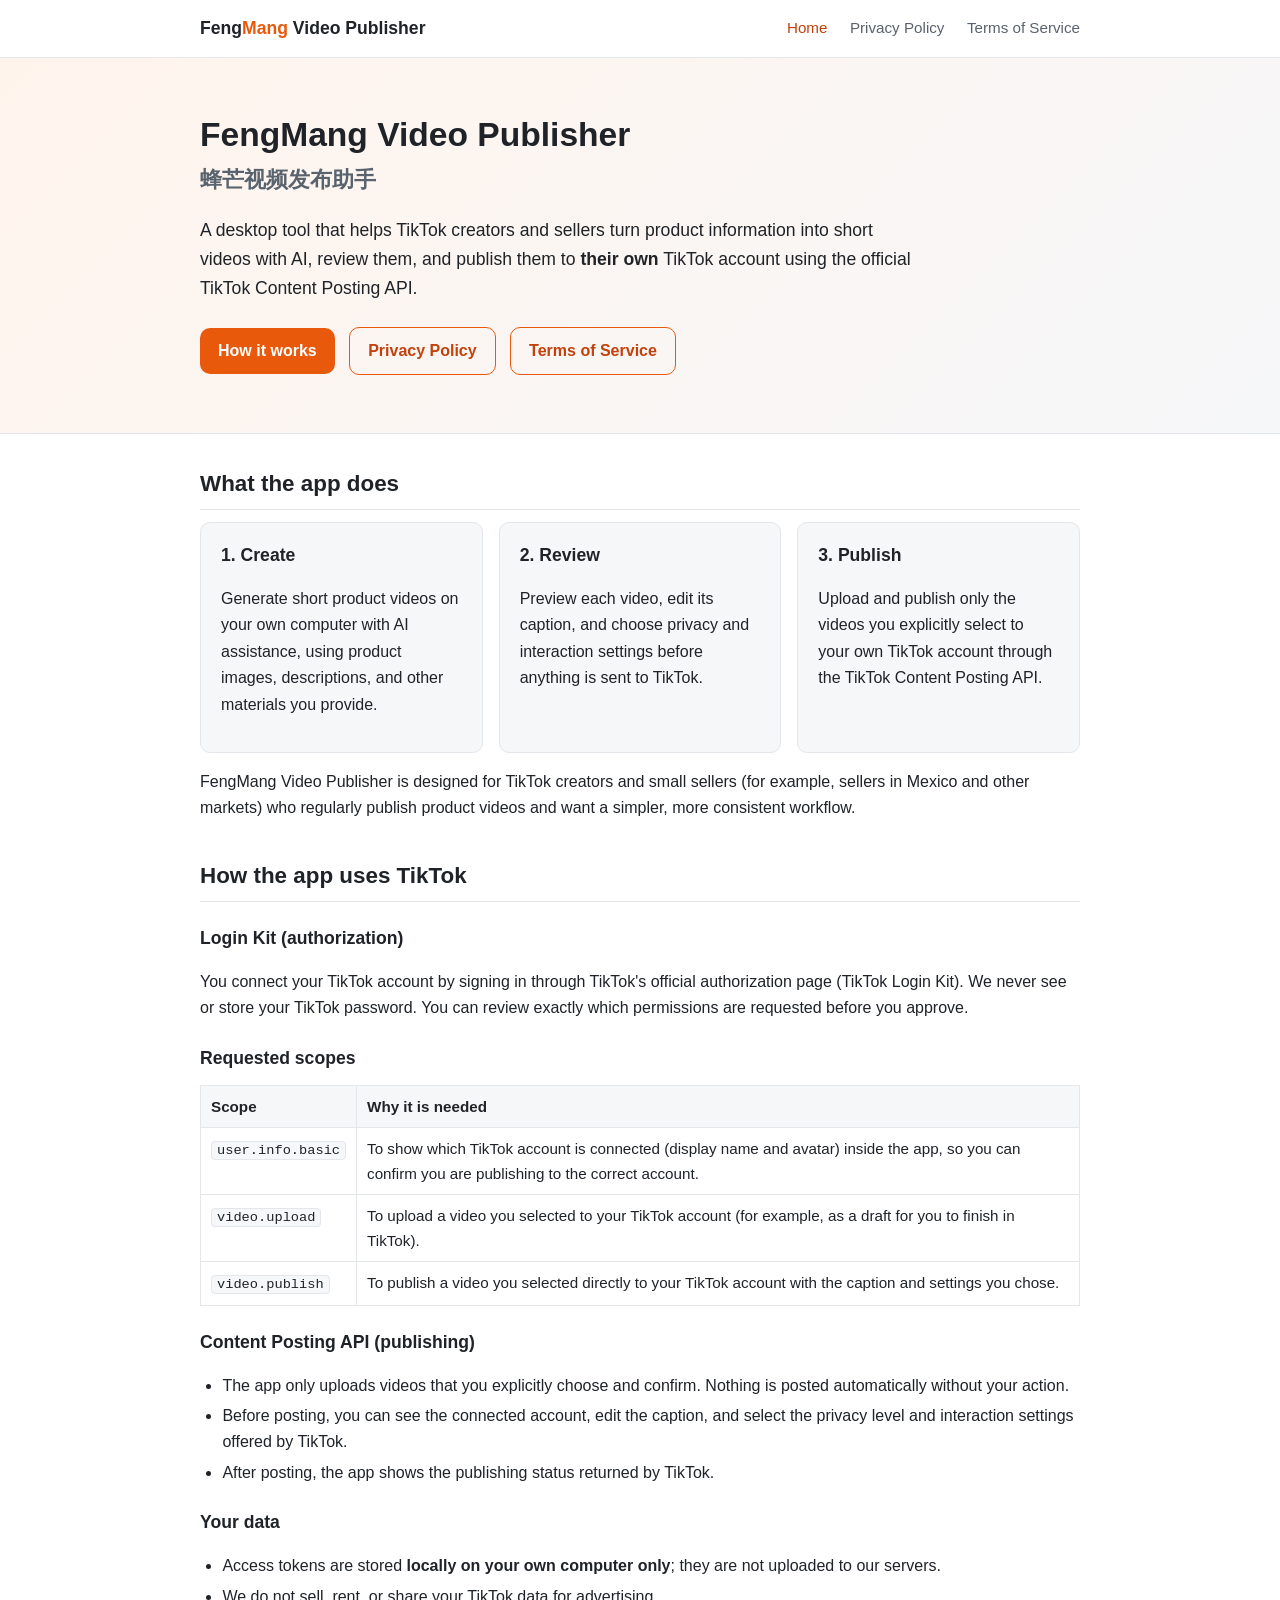
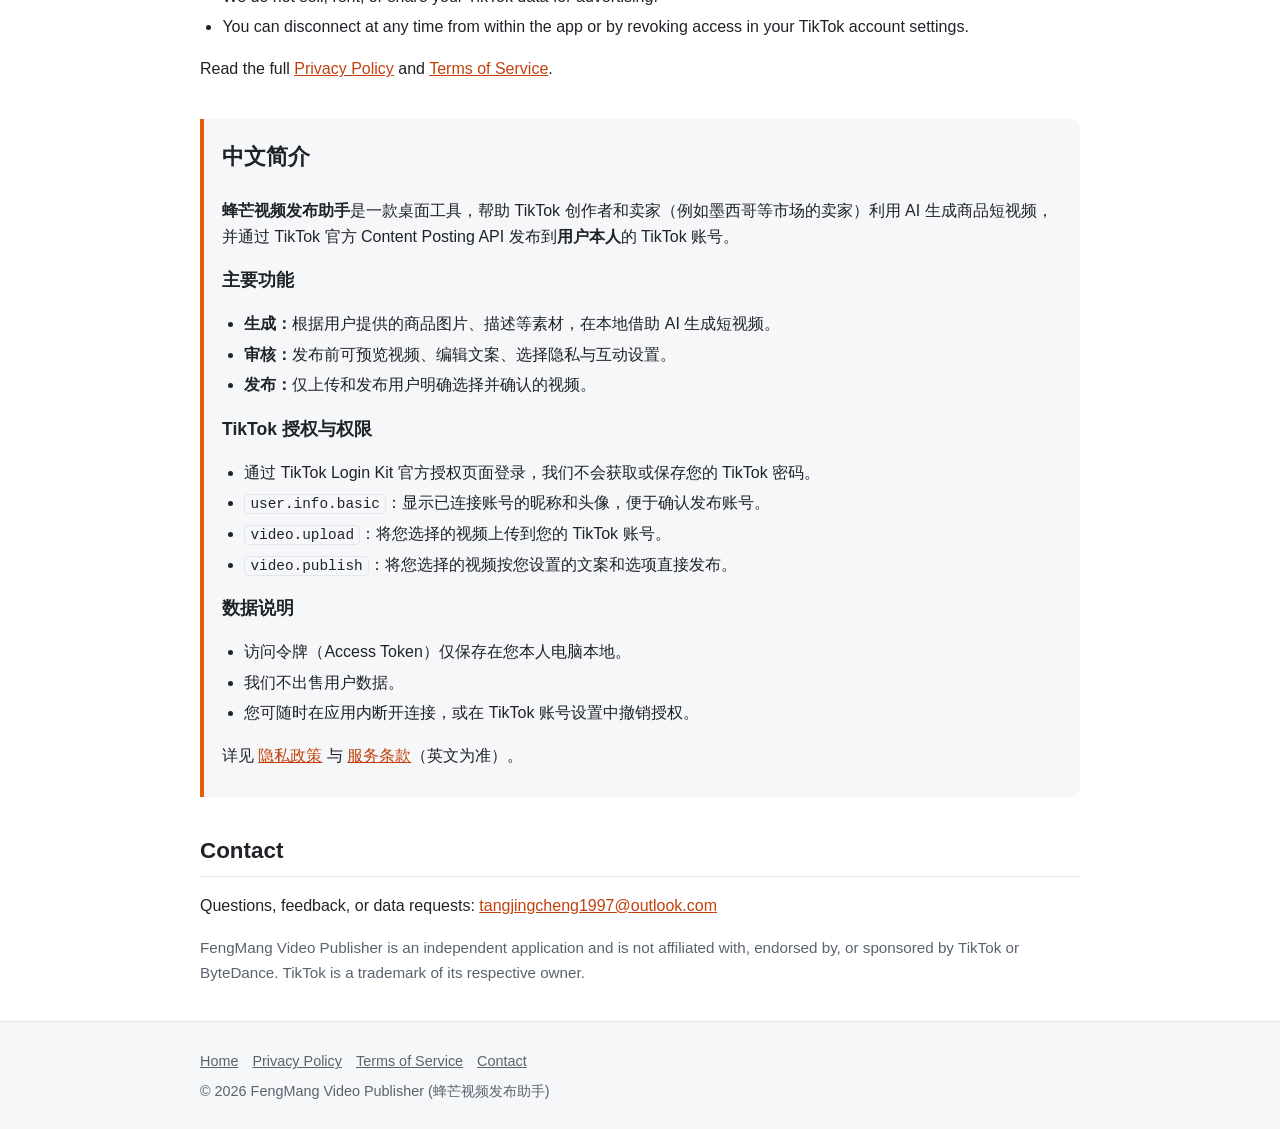
==== index.html @ cdba8553 "Add files via upload" ====
<!DOCTYPE html>
<html lang="en">
<head>
  <meta charset="utf-8">
  <meta name="viewport" content="width=device-width, initial-scale=1">
  <title>FengMang Video Publisher | 蜂芒视频发布助手</title>
  <meta name="description" content="FengMang Video Publisher (蜂芒视频发布助手) is a desktop tool that helps its user create short product videos with AI and publish them to their own TikTok account using the TikTok Content Posting API.">
  <link rel="stylesheet" href="style.css">
</head>
<body>
  <header class="site-header">
    <div class="container">
      <a class="brand" href="index.html">Feng<span>Mang</span> Video Publisher</a>
      <nav class="site-nav" aria-label="Main navigation">
        <a href="index.html" aria-current="page">Home</a>
        <a href="privacy.html">Privacy Policy</a>
        <a href="terms.html">Terms of Service</a>
      </nav>
    </div>
  </header>

  <div class="hero">
    <div class="container">
      <h1>FengMang Video Publisher</h1>
      <p class="zh-title" lang="zh-CN">蜂芒视频发布助手</p>
      <p class="lead">A desktop tool that helps TikTok creators and sellers turn product information into short videos with AI, review them, and publish them to <strong>their own</strong> TikTok account using the official TikTok Content Posting API.</p>
      <a class="btn" href="#how-it-works">How it works</a>
      <a class="btn secondary" href="privacy.html">Privacy Policy</a>
      <a class="btn secondary" href="terms.html">Terms of Service</a>
    </div>
  </div>

  <main class="container">
    <section id="about">
      <h2>What the app does</h2>
      <div class="grid">
        <div class="card">
          <h3>1. Create</h3>
          <p>Generate short product videos on your own computer with AI assistance, using product images, descriptions, and other materials you provide.</p>
        </div>
        <div class="card">
          <h3>2. Review</h3>
          <p>Preview each video, edit its caption, and choose privacy and interaction settings before anything is sent to TikTok.</p>
        </div>
        <div class="card">
          <h3>3. Publish</h3>
          <p>Upload and publish only the videos you explicitly select to your own TikTok account through the TikTok Content Posting API.</p>
        </div>
      </div>
      <p>FengMang Video Publisher is designed for TikTok creators and small sellers (for example, sellers in Mexico and other markets) who regularly publish product videos and want a simpler, more consistent workflow.</p>
    </section>

    <section id="how-it-works">
      <h2>How the app uses TikTok</h2>
      <h3>Login Kit (authorization)</h3>
      <p>You connect your TikTok account by signing in through TikTok's official authorization page (TikTok Login Kit). We never see or store your TikTok password. You can review exactly which permissions are requested before you approve.</p>

      <h3>Requested scopes</h3>
      <table>
        <thead>
          <tr><th>Scope</th><th>Why it is needed</th></tr>
        </thead>
        <tbody>
          <tr><td><code>user.info.basic</code></td><td>To show which TikTok account is connected (display name and avatar) inside the app, so you can confirm you are publishing to the correct account.</td></tr>
          <tr><td><code>video.upload</code></td><td>To upload a video you selected to your TikTok account (for example, as a draft for you to finish in TikTok).</td></tr>
          <tr><td><code>video.publish</code></td><td>To publish a video you selected directly to your TikTok account with the caption and settings you chose.</td></tr>
        </tbody>
      </table>

      <h3>Content Posting API (publishing)</h3>
      <ul>
        <li>The app only uploads videos that you explicitly choose and confirm. Nothing is posted automatically without your action.</li>
        <li>Before posting, you can see the connected account, edit the caption, and select the privacy level and interaction settings offered by TikTok.</li>
        <li>After posting, the app shows the publishing status returned by TikTok.</li>
      </ul>

      <h3>Your data</h3>
      <ul>
        <li>Access tokens are stored <strong>locally on your own computer only</strong>; they are not uploaded to our servers.</li>
        <li>We do not sell, rent, or share your TikTok data for advertising.</li>
        <li>You can disconnect at any time from within the app or by revoking access in your TikTok account settings.</li>
      </ul>
      <p>Read the full <a href="privacy.html">Privacy Policy</a> and <a href="terms.html">Terms of Service</a>.</p>
    </section>

    <section id="zh" lang="zh-CN">
      <div class="zh">
        <h2>中文简介</h2>
        <p><strong>蜂芒视频发布助手</strong>是一款桌面工具，帮助 TikTok 创作者和卖家（例如墨西哥等市场的卖家）利用 AI 生成商品短视频，并通过 TikTok 官方 Content Posting API 发布到<strong>用户本人</strong>的 TikTok 账号。</p>
        <h3>主要功能</h3>
        <ul>
          <li><strong>生成：</strong>根据用户提供的商品图片、描述等素材，在本地借助 AI 生成短视频。</li>
          <li><strong>审核：</strong>发布前可预览视频、编辑文案、选择隐私与互动设置。</li>
          <li><strong>发布：</strong>仅上传和发布用户明确选择并确认的视频。</li>
        </ul>
        <h3>TikTok 授权与权限</h3>
        <ul>
          <li>通过 TikTok Login Kit 官方授权页面登录，我们不会获取或保存您的 TikTok 密码。</li>
          <li><code>user.info.basic</code>：显示已连接账号的昵称和头像，便于确认发布账号。</li>
          <li><code>video.upload</code>：将您选择的视频上传到您的 TikTok 账号。</li>
          <li><code>video.publish</code>：将您选择的视频按您设置的文案和选项直接发布。</li>
        </ul>
        <h3>数据说明</h3>
        <ul>
          <li>访问令牌（Access Token）仅保存在您本人电脑本地。</li>
          <li>我们不出售用户数据。</li>
          <li>您可随时在应用内断开连接，或在 TikTok 账号设置中撤销授权。</li>
        </ul>
        <p>详见 <a href="privacy.html">隐私政策</a> 与 <a href="terms.html">服务条款</a>（英文为准）。</p>
      </div>
    </section>

    <section id="contact">
      <h2>Contact</h2>
      <p>Questions, feedback, or data requests: <a href="mailto:tangjingcheng1997@outlook.com">tangjingcheng1997@outlook.com</a></p>
      <p class="meta">FengMang Video Publisher is an independent application and is not affiliated with, endorsed by, or sponsored by TikTok or ByteDance. TikTok is a trademark of its respective owner.</p>
    </section>
  </main>

  <footer class="site-footer">
    <div class="container">
      <p><a href="index.html">Home</a><a href="privacy.html">Privacy Policy</a><a href="terms.html">Terms of Service</a><a href="mailto:tangjingcheng1997@outlook.com">Contact</a></p>
      <p>&copy; 2026 FengMang Video Publisher (蜂芒视频发布助手)</p>
    </div>
  </footer>
</body>
</html>
---- style.css ----
/* FengMang Video Publisher - shared stylesheet (no external dependencies) */
:root {
  --bg: #ffffff;
  --bg-alt: #f6f7f9;
  --text: #1f2328;
  --muted: #59636e;
  --accent: #e8590c;
  --accent-dark: #c2410c;
  --border: #e3e6ea;
  --radius: 10px;
  --max: 920px;
}

* { box-sizing: border-box; }

html { -webkit-text-size-adjust: 100%; }

body {
  margin: 0;
  font-family: -apple-system, BlinkMacSystemFont, "Segoe UI", Roboto, "Helvetica Neue", Arial,
    "PingFang SC", "Hiragino Sans GB", "Microsoft YaHei", "Noto Sans CJK SC", sans-serif;
  font-size: 16px;
  line-height: 1.65;
  color: var(--text);
  background: var(--bg);
}

a { color: var(--accent-dark); }
a:hover { color: var(--accent); }

.container {
  max-width: var(--max);
  margin: 0 auto;
  padding: 0 20px;
}

/* Header / nav */
.site-header {
  border-bottom: 1px solid var(--border);
  background: var(--bg);
}
.site-header .container {
  display: flex;
  align-items: center;
  justify-content: space-between;
  flex-wrap: wrap;
  gap: 12px;
  padding-top: 14px;
  padding-bottom: 14px;
}
.brand {
  font-weight: 700;
  font-size: 1.1rem;
  color: var(--text);
  text-decoration: none;
}
.brand span { color: var(--accent); }
.site-nav a {
  margin-left: 18px;
  color: var(--muted);
  text-decoration: none;
  font-size: 0.95rem;
}
.site-nav a:first-child { margin-left: 0; }
.site-nav a:hover,
.site-nav a[aria-current="page"] { color: var(--accent-dark); }

/* Hero */
.hero {
  background: linear-gradient(135deg, #fff4ec 0%, #f6f7f9 100%);
  border-bottom: 1px solid var(--border);
  padding: 56px 0 48px;
}
.hero h1 {
  margin: 0 0 6px;
  font-size: 2.1rem;
  line-height: 1.25;
}
.hero .zh-title {
  margin: 0 0 18px;
  font-size: 1.35rem;
  color: var(--muted);
  font-weight: 600;
}
.hero p.lead {
  font-size: 1.1rem;
  max-width: 720px;
  margin: 0 0 24px;
}
.btn {
  display: inline-block;
  padding: 10px 18px;
  border-radius: var(--radius);
  background: var(--accent);
  color: #fff;
  text-decoration: none;
  font-weight: 600;
  margin: 0 10px 10px 0;
}
.btn:hover { background: var(--accent-dark); color: #fff; }
.btn.secondary {
  background: transparent;
  color: var(--accent-dark);
  border: 1px solid var(--accent);
}
.btn.secondary:hover { background: #fff4ec; color: var(--accent-dark); }

/* Content */
main { padding: 36px 0 48px; }
section { margin-bottom: 36px; }
h2 {
  font-size: 1.4rem;
  margin: 32px 0 12px;
  padding-bottom: 6px;
  border-bottom: 1px solid var(--border);
}
h3 { font-size: 1.1rem; margin: 22px 0 8px; }
ul, ol { padding-left: 1.4em; }
li { margin-bottom: 4px; }

.grid {
  display: grid;
  grid-template-columns: repeat(auto-fit, minmax(240px, 1fr));
  gap: 16px;
}
.card {
  background: var(--bg-alt);
  border: 1px solid var(--border);
  border-radius: var(--radius);
  padding: 18px 20px;
}
.card h3 { margin-top: 0; }

.zh {
  background: var(--bg-alt);
  border-left: 4px solid var(--accent);
  border-radius: 0 var(--radius) var(--radius) 0;
  padding: 12px 18px;
  margin: 16px 0;
}
.zh h2, .zh h3 { border-bottom: none; margin-top: 8px; }

.meta { color: var(--muted); font-size: 0.95rem; }

table {
  width: 100%;
  border-collapse: collapse;
  margin: 12px 0 20px;
  font-size: 0.95rem;
}
th, td {
  border: 1px solid var(--border);
  padding: 8px 10px;
  text-align: left;
  vertical-align: top;
}
th { background: var(--bg-alt); }

code {
  background: var(--bg-alt);
  border: 1px solid var(--border);
  border-radius: 4px;
  padding: 1px 5px;
  font-size: 0.9em;
}

/* Footer */
.site-footer {
  border-top: 1px solid var(--border);
  background: var(--bg-alt);
  padding: 22px 0;
  color: var(--muted);
  font-size: 0.9rem;
}
.site-footer a { color: var(--muted); margin-right: 14px; }
.site-footer p { margin: 6px 0; }

@media (max-width: 600px) {
  .hero { padding: 40px 0 32px; }
  .hero h1 { font-size: 1.6rem; }
  .site-nav a { margin-left: 12px; }
}
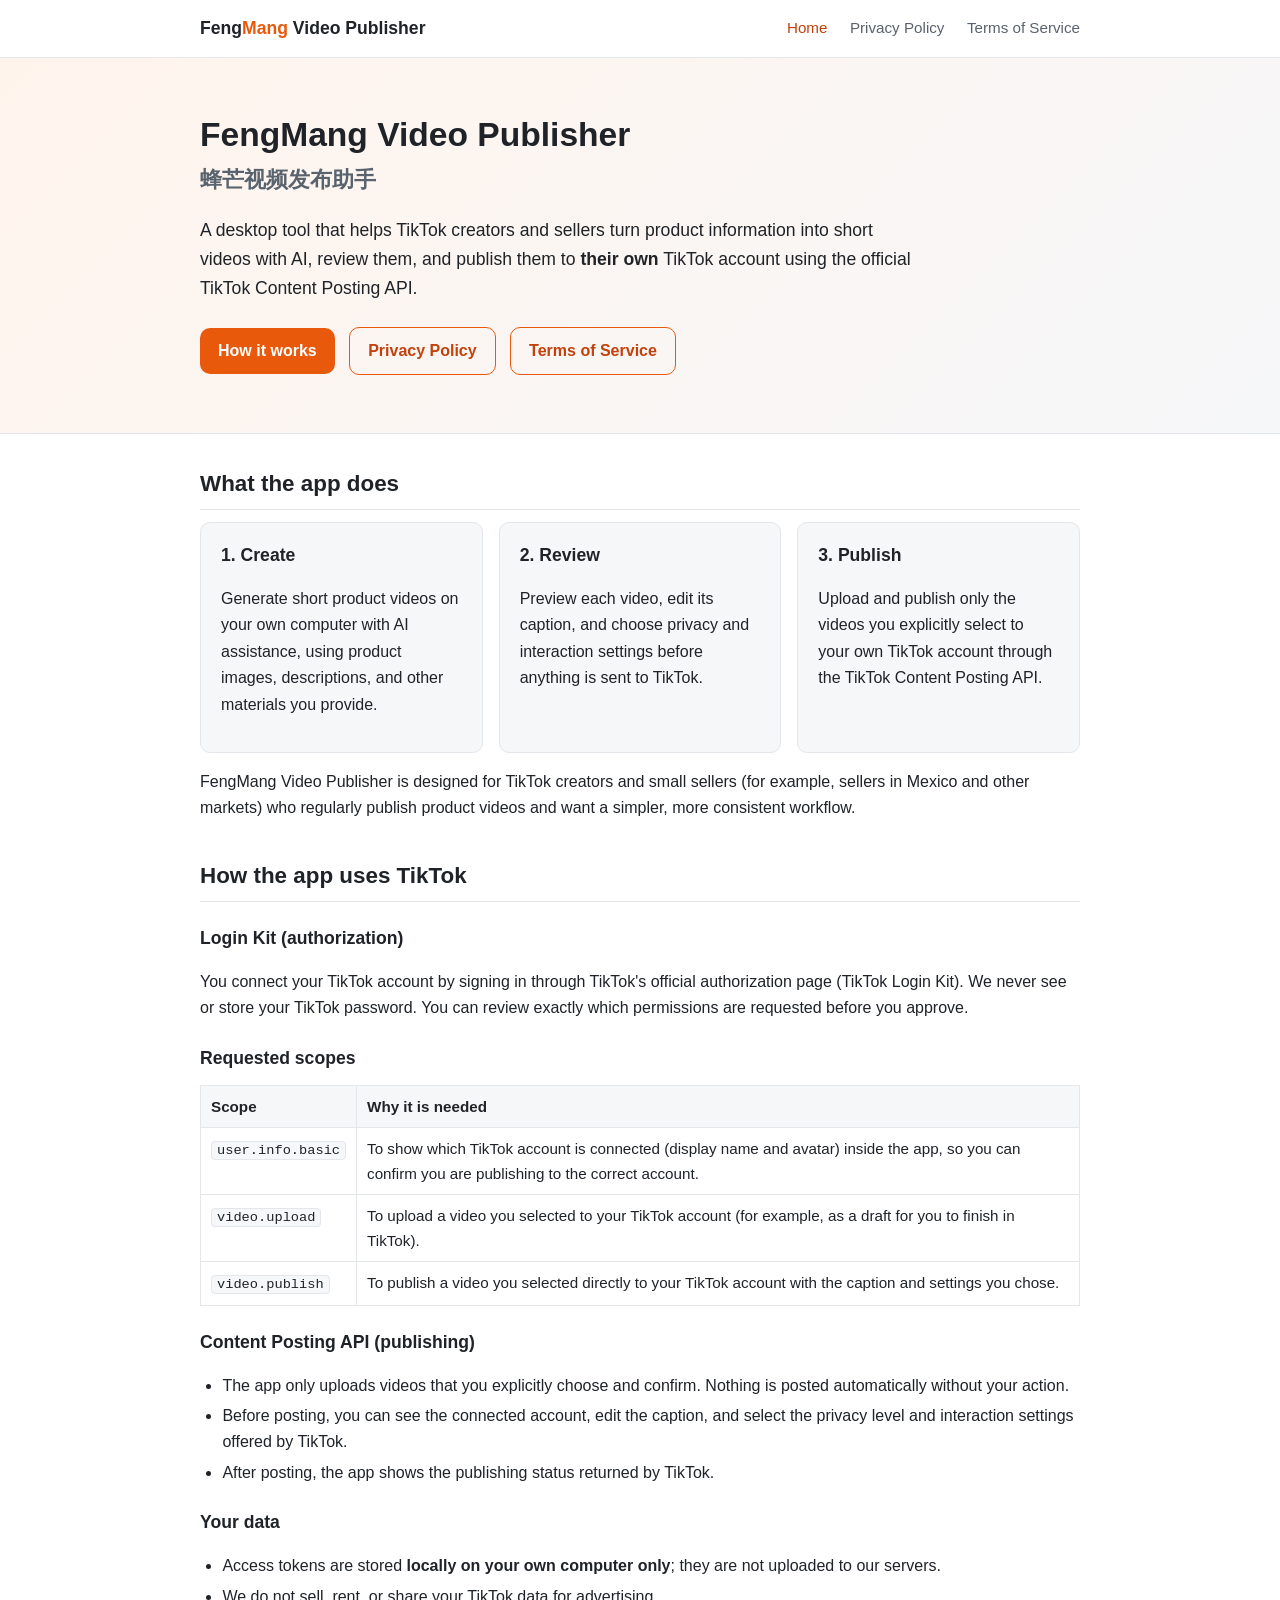
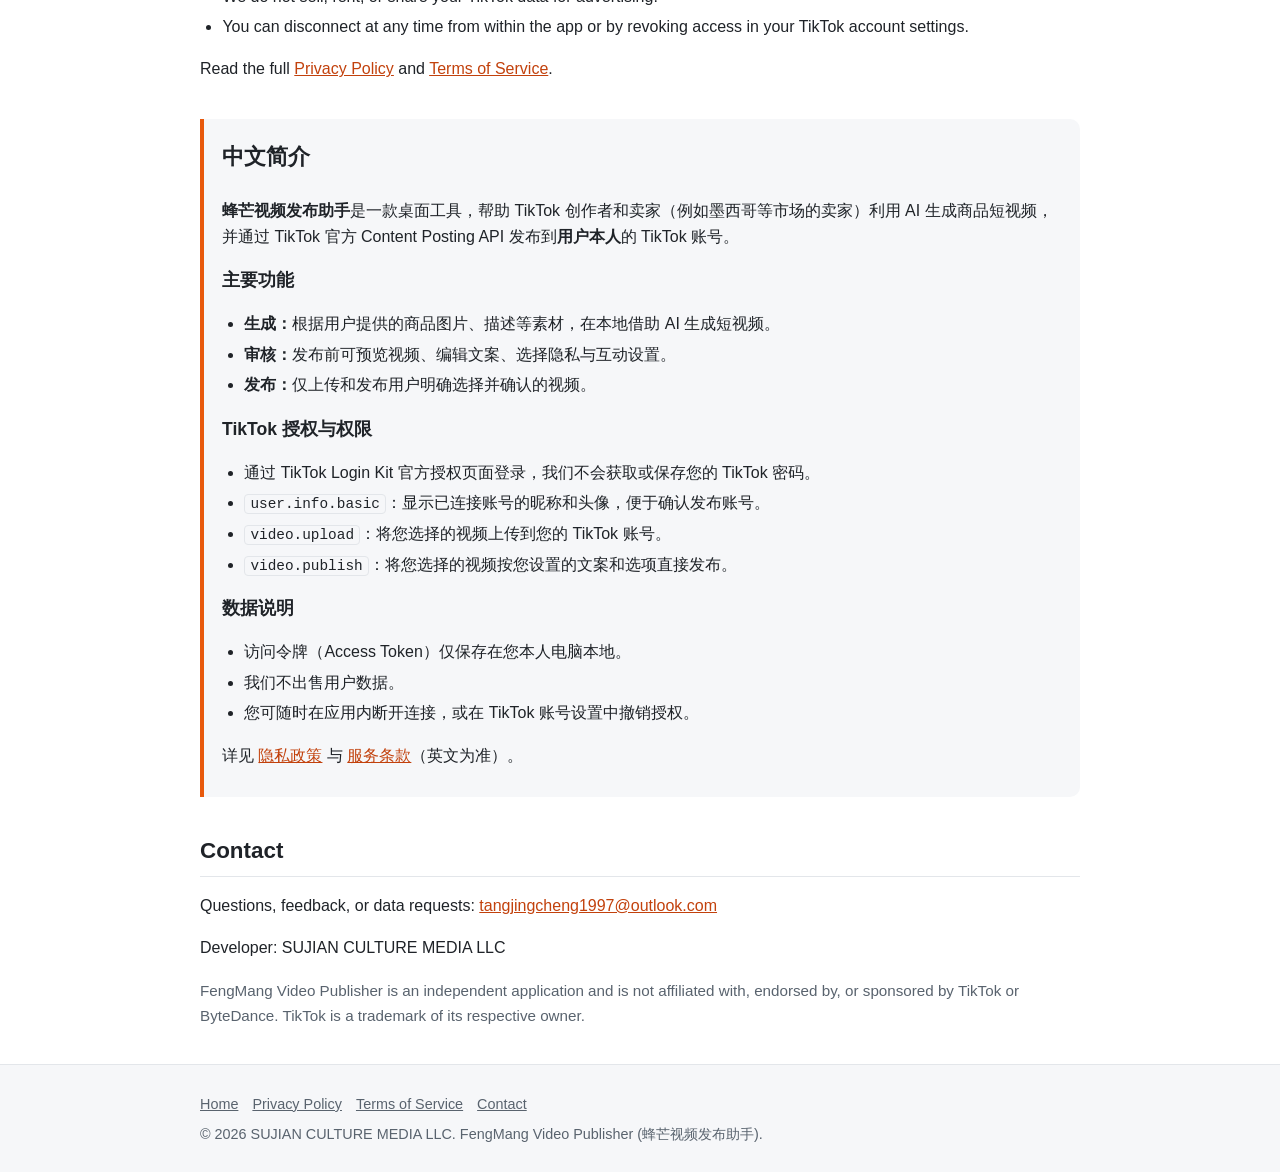
==== commit 7b39c3e0: "Add files via upload" ====
--- a/index.html
+++ b/index.html
@@ -113,6 +113,7 @@
     <section id="contact">
       <h2>Contact</h2>
       <p>Questions, feedback, or data requests: <a href="mailto:tangjingcheng1997@outlook.com">tangjingcheng1997@outlook.com</a></p>
+      <p>Developer: SUJIAN CULTURE MEDIA LLC</p>
       <p class="meta">FengMang Video Publisher is an independent application and is not affiliated with, endorsed by, or sponsored by TikTok or ByteDance. TikTok is a trademark of its respective owner.</p>
     </section>
   </main>
@@ -120,7 +121,7 @@
   <footer class="site-footer">
     <div class="container">
       <p><a href="index.html">Home</a><a href="privacy.html">Privacy Policy</a><a href="terms.html">Terms of Service</a><a href="mailto:tangjingcheng1997@outlook.com">Contact</a></p>
-      <p>&copy; 2026 FengMang Video Publisher (蜂芒视频发布助手)</p>
+      <p>&copy; 2026 SUJIAN CULTURE MEDIA LLC. FengMang Video Publisher (蜂芒视频发布助手).</p>
     </div>
   </footer>
 </body>
